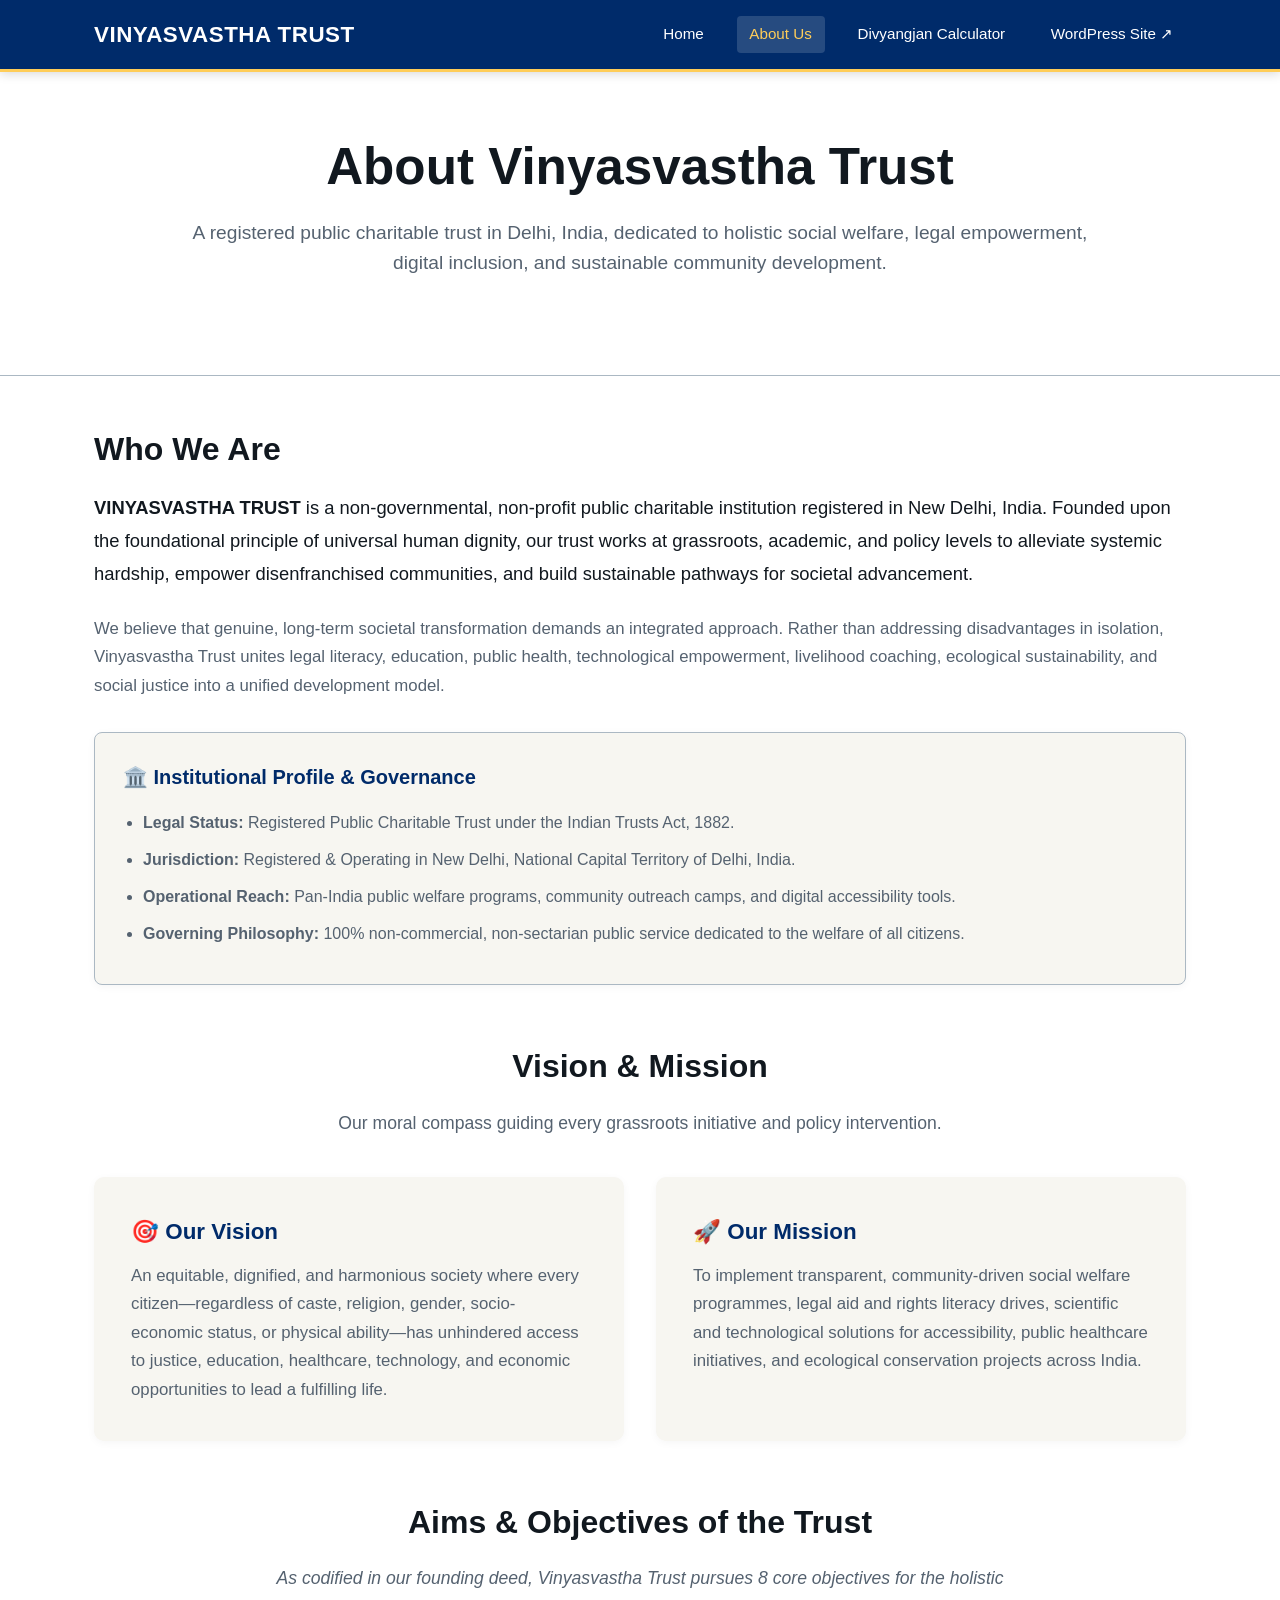
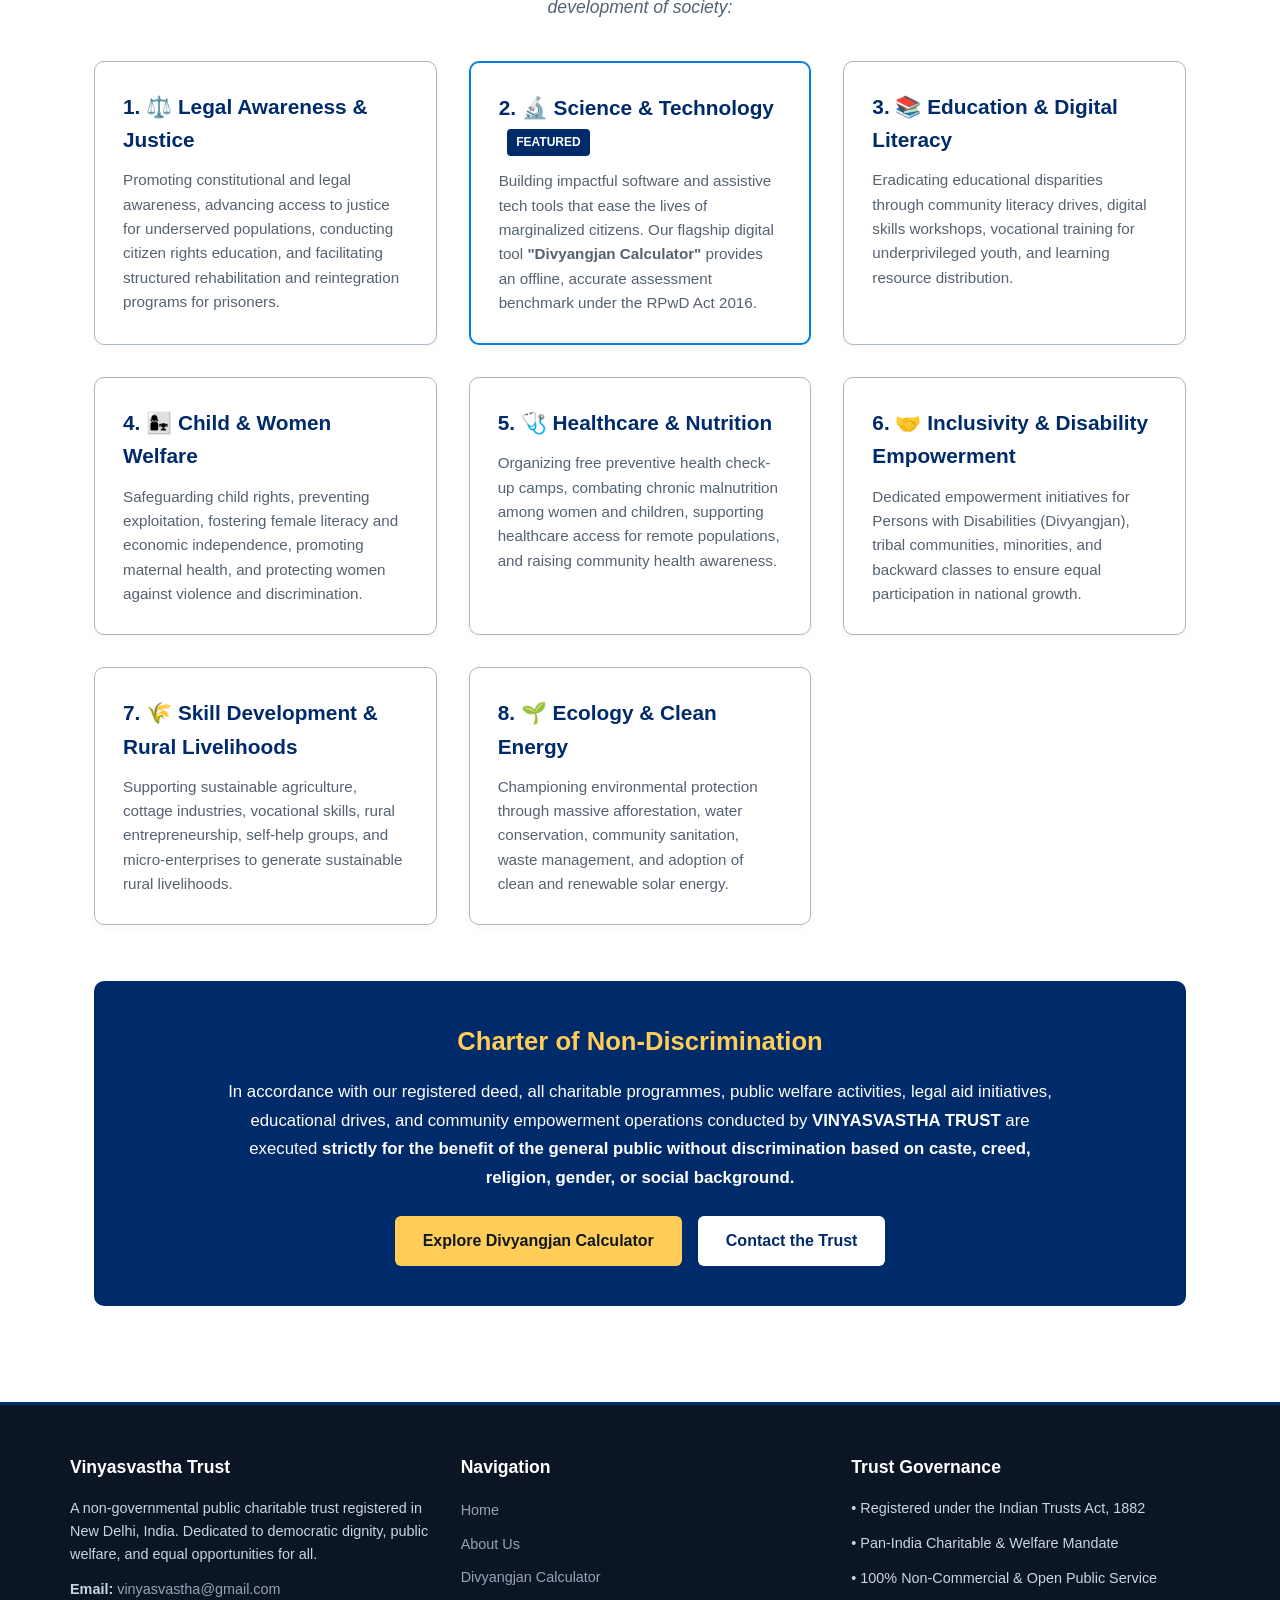
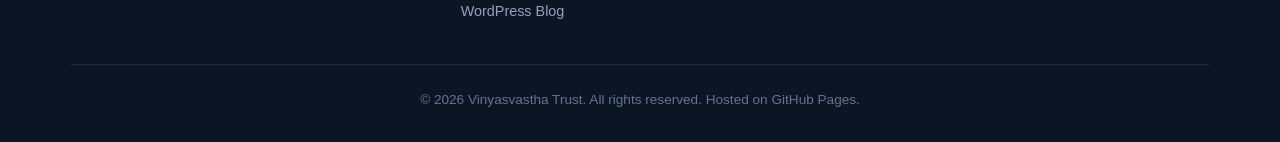
==== about.html @ dbe2af6b "Add files via upload" ====
<!DOCTYPE html>
<html lang="en">
<head>
  <meta charset="UTF-8">
  <meta name="viewport" content="width=device-width, initial-scale=1.0">
  <title>About Us | Vinyasvastha Trust</title>
  <meta name="description" content="Learn about Vinyasvastha Trust - our institutional profile, founding charter, vision, mission, and codified aims and objectives across India.">
  <link rel="stylesheet" href="style.css">
  <link rel="icon" href="https://vinyasvastha.wordpress.com/wp-content/uploads/2026/10/divyangjan-logo.png" type="image/png">
</head>
<body>

  <!-- Top Navigation Header -->
  <header class="site-header">
    <div class="header-container">
      <div class="site-logo">
        <a href="index.html">Vinyasvastha Trust</a>
      </div>
      <nav class="site-nav">
        <a href="index.html">Home</a>
        <a href="about.html" class="active">About Us</a>
        <a href="divyangjan-calculator.html">Divyangjan Calculator</a>
        <a href="https://vinyasvastha.wordpress.com" target="_blank" rel="noopener">WordPress Site ↗</a>
      </nav>
    </div>
  </header>

  <!-- Hero Section -->
  <section class="hero">
    <div class="hero-container">
      <h1>About Vinyasvastha Trust</h1>
      <p>A registered public charitable trust in Delhi, India, dedicated to holistic social welfare, legal empowerment, digital inclusion, and sustainable community development.</p>
    </div>
  </section>

  <!-- Main Content -->
  <main class="container">

    <!-- Who We Are -->
    <section style="margin-bottom: 3.5rem;">
      <h2 class="section-title" style="text-align: left;">Who We Are</h2>
      <p style="font-size: 1.15rem; line-height: 1.8; margin-bottom: 1.5rem;">
        <strong>VINYASVASTHA TRUST</strong> is a non-governmental, non-profit public charitable institution registered in New Delhi, India. Founded upon the foundational principle of universal human dignity, our trust works at grassroots, academic, and policy levels to alleviate systemic hardship, empower disenfranchised communities, and build sustainable pathways for societal advancement.
      </p>
      <p style="font-size: 1.05rem; line-height: 1.7; margin-bottom: 2rem; color: var(--color-text-muted);">
        We believe that genuine, long-term societal transformation demands an integrated approach. Rather than addressing disadvantages in isolation, Vinyasvastha Trust unites legal literacy, education, public health, technological empowerment, livelihood coaching, ecological sustainability, and social justice into a unified development model.
      </p>

      <!-- Institutional Profile Card -->
      <div class="card card-soft" style="border: 1px solid var(--color-border); border-radius: 8px;">
        <h3 style="font-size: 1.25rem; margin-bottom: 1rem;">🏛️ Institutional Profile &amp; Governance</h3>
        <ul style="font-size: 1rem; line-height: 1.8;">
          <li><strong>Legal Status:</strong> Registered Public Charitable Trust under the Indian Trusts Act, 1882.</li>
          <li><strong>Jurisdiction:</strong> Registered &amp; Operating in New Delhi, National Capital Territory of Delhi, India.</li>
          <li><strong>Operational Reach:</strong> Pan-India public welfare programs, community outreach camps, and digital accessibility tools.</li>
          <li><strong>Governing Philosophy:</strong> 100% non-commercial, non-sectarian public service dedicated to the welfare of all citizens.</li>
        </ul>
      </div>
    </section>

    <!-- Vision & Mission -->
    <section style="margin-bottom: 3.5rem;">
      <h2 class="section-title">Vision &amp; Mission</h2>
      <p class="section-subtitle">Our moral compass guiding every grassroots initiative and policy intervention.</p>

      <div class="grid-2">
        <div class="card card-soft" style="padding: 2.25rem;">
          <h3 style="font-size: 1.4rem;">🎯 Our Vision</h3>
          <p style="font-size: 1.05rem; line-height: 1.7;">
            An equitable, dignified, and harmonious society where every citizen—regardless of caste, religion, gender, socio-economic status, or physical ability—has unhindered access to justice, education, healthcare, technology, and economic opportunities to lead a fulfilling life.
          </p>
        </div>

        <div class="card card-soft" style="padding: 2.25rem;">
          <h3 style="font-size: 1.4rem;">🚀 Our Mission</h3>
          <p style="font-size: 1.05rem; line-height: 1.7;">
            To implement transparent, community-driven social welfare programmes, legal aid and rights literacy drives, scientific and technological solutions for accessibility, public healthcare initiatives, and ecological conservation projects across India.
          </p>
        </div>
      </div>
    </section>

    <!-- 8 Aims & Objectives -->
    <section style="margin-bottom: 3.5rem;">
      <h2 class="section-title">Aims &amp; Objectives of the Trust</h2>
      <p class="section-subtitle"><i>As codified in our founding deed, Vinyasvastha Trust pursues 8 core objectives for the holistic development of society:</i></p>

      <div class="grid-2">
        <div class="card">
          <h3>1. ⚖️ Legal Awareness &amp; Justice</h3>
          <p>Promoting constitutional and legal awareness, advancing access to justice for underserved populations, conducting citizen rights education, and facilitating structured rehabilitation and reintegration programs for prisoners.</p>
        </div>

        <div class="card" style="border: 2px solid var(--color-accent-blue);">
          <h3>2. 🔬 Science &amp; Technology <span class="badge">Featured</span></h3>
          <p>Building impactful software and assistive tech tools that ease the lives of marginalized citizens. Our flagship digital tool <strong>"Divyangjan Calculator"</strong> provides an offline, accurate assessment benchmark under the RPwD Act 2016.</p>
        </div>

        <div class="card">
          <h3>3. 📚 Education &amp; Digital Literacy</h3>
          <p>Eradicating educational disparities through community literacy drives, digital skills workshops, vocational training for underprivileged youth, and learning resource distribution.</p>
        </div>

        <div class="card">
          <h3>4. 👩‍👧 Child &amp; Women Welfare</h3>
          <p>Safeguarding child rights, preventing exploitation, fostering female literacy and economic independence, promoting maternal health, and protecting women against violence and discrimination.</p>
        </div>

        <div class="card">
          <h3>5. 🩺 Healthcare &amp; Nutrition</h3>
          <p>Organizing free preventive health check-up camps, combating chronic malnutrition among women and children, supporting healthcare access for remote populations, and raising community health awareness.</p>
        </div>

        <div class="card">
          <h3>6. 🤝 Inclusivity &amp; Disability Empowerment</h3>
          <p>Dedicated empowerment initiatives for Persons with Disabilities (Divyangjan), tribal communities, minorities, and backward classes to ensure equal participation in national growth.</p>
        </div>

        <div class="card">
          <h3>7. 🌾 Skill Development &amp; Rural Livelihoods</h3>
          <p>Supporting sustainable agriculture, cottage industries, vocational skills, rural entrepreneurship, self-help groups, and micro-enterprises to generate sustainable rural livelihoods.</p>
        </div>

        <div class="card">
          <h3>8. 🌱 Ecology &amp; Clean Energy</h3>
          <p>Championing environmental protection through massive afforestation, water conservation, community sanitation, waste management, and adoption of clean and renewable solar energy.</p>
        </div>
      </div>
    </section>

    <!-- Charter of Non-Discrimination -->
    <div class="banner-navy">
      <h3>Charter of Non-Discrimination</h3>
      <p>
        In accordance with our registered deed, all charitable programmes, public welfare activities, legal aid initiatives, educational drives, and community empowerment operations conducted by <strong>VINYASVASTHA TRUST</strong> are executed <strong>strictly for the benefit of the general public without discrimination based on caste, creed, religion, gender, or social background.</strong>
      </p>
      <div class="btn-group">
        <a href="divyangjan-calculator.html" class="btn btn-accent">Explore Divyangjan Calculator</a>
        <a href="mailto:vinyasvastha@gmail.com" class="btn btn-primary" style="background:#ffffff; color:var(--color-primary);">Contact the Trust</a>
      </div>
    </div>

  </main>

  <!-- Site Footer -->
  <footer class="site-footer">
    <div class="footer-container">
      <div class="footer-col">
        <h4>Vinyasvastha Trust</h4>
        <p>A non-governmental public charitable trust registered in New Delhi, India. Dedicated to democratic dignity, public welfare, and equal opportunities for all.</p>
        <p><strong>Email:</strong> <a href="mailto:vinyasvastha@gmail.com">vinyasvastha@gmail.com</a></p>
      </div>
      <div class="footer-col">
        <h4>Navigation</h4>
        <ul>
          <li><a href="index.html">Home</a></li>
          <li><a href="about.html">About Us</a></li>
          <li><a href="divyangjan-calculator.html">Divyangjan Calculator</a></li>
          <li><a href="https://vinyasvastha.wordpress.com" target="_blank" rel="noopener">WordPress Blog</a></li>
        </ul>
      </div>
      <div class="footer-col">
        <h4>Trust Governance</h4>
        <p>• Registered under the Indian Trusts Act, 1882</p>
        <p>• Pan-India Charitable &amp; Welfare Mandate</p>
        <p>• 100% Non-Commercial &amp; Open Public Service</p>
      </div>
    </div>
    <div class="footer-bottom">
      <p>&copy; 2026 Vinyasvastha Trust. All rights reserved. Hosted on GitHub Pages.</p>
    </div>
  </footer>

</body>
</html>
---- style.css ----
/* Vinyasvastha Trust - Unified Theme Stylesheet */
:root {
  --color-primary: #002B6A;
  --color-primary-hover: #001f4d;
  --color-accent-blue: #007FE6;
  --color-accent-gold: #ffcd58;
  --color-bg-base: #ffffff;
  --color-bg-soft: #F7F6F1;
  --color-text-contrast: #11181F;
  --color-text-muted: #556270;
  --color-border: #abb8c3;
  --color-border-light: #e2e8f0;
  --font-main: -apple-system, BlinkMacSystemFont, "Segoe UI", Roboto, "Helvetica Neue", Arial, sans-serif;
  --max-width: 1140px;
}

* {
  box-sizing: border-box;
  margin: 0;
  padding: 0;
}

body {
  font-family: var(--font-main);
  color: var(--color-text-contrast);
  background-color: var(--color-bg-base);
  line-height: 1.6;
  font-size: 16px;
}

a {
  color: var(--color-primary);
  text-decoration: none;
  transition: color 0.2s ease;
}

a:hover {
  color: var(--color-accent-blue);
}

/* Header & Navigation */
.site-header {
  background-color: var(--color-primary);
  color: #ffffff;
  border-bottom: 3px solid var(--color-accent-gold);
  position: sticky;
  top: 0;
  z-index: 1000;
  box-shadow: 0 2px 10px rgba(0, 0, 0, 0.15);
}

.header-container {
  max-width: var(--max-width);
  margin: 0 auto;
  padding: 1rem 1.5rem;
  display: flex;
  justify-content: space-between;
  align-items: center;
  flex-wrap: wrap;
  gap: 1rem;
}

.site-logo a {
  color: #ffffff;
  font-size: 1.4rem;
  font-weight: 700;
  letter-spacing: 0.5px;
  text-transform: uppercase;
}

.site-nav {
  display: flex;
  gap: 1.25rem;
  align-items: center;
}

.site-nav a {
  color: #ffffff;
  font-weight: 500;
  font-size: 0.95rem;
  padding: 0.4rem 0.8rem;
  border-radius: 4px;
  transition: background 0.2s ease, color 0.2s ease;
}

.site-nav a:hover,
.site-nav a.active {
  background-color: rgba(255, 255, 255, 0.15);
  color: var(--color-accent-gold);
}

/* Hero Section */
.hero {
  background-color: var(--color-bg-base);
  border-bottom: 1px solid var(--color-border);
  padding: 4rem 1.5rem;
  text-align: center;
}

.hero-container {
  max-width: 900px;
  margin: 0 auto;
}

.hero h1 {
  font-size: clamp(2.2rem, 4.5vw, 3.2rem);
  line-height: 1.2;
  color: var(--color-text-contrast);
  margin-bottom: 1.25rem;
  font-weight: 800;
}

.hero p {
  font-size: 1.2rem;
  color: var(--color-text-muted);
  margin-bottom: 2rem;
}

.hero-logo {
  width: 120px;
  height: auto;
  border-radius: 16px;
  box-shadow: 0 6px 18px rgba(0, 0, 0, 0.12);
  margin-bottom: 1.5rem;
}

/* Buttons */
.btn-group {
  display: flex;
  justify-content: center;
  gap: 1rem;
  flex-wrap: wrap;
}

.btn {
  display: inline-block;
  padding: 0.75rem 1.75rem;
  font-size: 1rem;
  font-weight: 600;
  border-radius: 6px;
  cursor: pointer;
  text-align: center;
  transition: all 0.2s ease;
  border: none;
}

.btn-primary {
  background-color: var(--color-primary);
  color: #ffffff;
}

.btn-primary:hover {
  background-color: var(--color-primary-hover);
  color: #ffffff;
}

.btn-accent {
  background-color: var(--color-accent-gold);
  color: var(--color-text-contrast);
}

.btn-accent:hover {
  background-color: #f0be42;
  color: var(--color-text-contrast);
}

.btn-outline {
  background-color: transparent;
  color: var(--color-primary);
  border: 2px solid var(--color-primary);
}

.btn-outline:hover {
  background-color: var(--color-primary);
  color: #ffffff;
}

/* Content Container */
.container {
  max-width: var(--max-width);
  margin: 0 auto;
  padding: 3rem 1.5rem;
}

.section-title {
  text-align: center;
  font-size: 2rem;
  font-weight: 700;
  margin-bottom: 1rem;
  color: var(--color-text-contrast);
}

.section-subtitle {
  text-align: center;
  font-size: 1.1rem;
  color: var(--color-text-muted);
  max-width: 800px;
  margin: 0 auto 2.5rem auto;
}

/* Grids & Cards */
.grid-2 {
  display: grid;
  grid-template-columns: repeat(auto-fit, minmax(320px, 1fr));
  gap: 2rem;
  margin-bottom: 2.5rem;
}

.grid-3 {
  display: grid;
  grid-template-columns: repeat(auto-fit, minmax(280px, 1fr));
  gap: 1.75rem;
  margin-bottom: 2.5rem;
}

.card {
  background-color: var(--color-bg-base);
  border: 1px solid var(--color-border);
  border-radius: 10px;
  padding: 1.75rem;
  box-shadow: 0 2px 8px rgba(0, 0, 0, 0.04);
}

.card-soft {
  background-color: var(--color-bg-soft);
  border: 1px solid transparent;
}

.card h3 {
  font-size: 1.3rem;
  margin-bottom: 0.75rem;
  color: var(--color-primary);
}

.card p {
  color: var(--color-text-muted);
  font-size: 0.95rem;
  line-height: 1.6;
}

.card ul {
  padding-left: 1.25rem;
  margin-top: 0.75rem;
  color: var(--color-text-muted);
  font-size: 0.95rem;
}

.card li {
  margin-bottom: 0.5rem;
}

/* Badge */
.badge {
  display: inline-block;
  background-color: var(--color-primary);
  color: #ffffff;
  font-size: 0.75rem;
  font-weight: 700;
  padding: 0.25rem 0.6rem;
  border-radius: 4px;
  vertical-align: middle;
  margin-left: 0.5rem;
  text-transform: uppercase;
}

/* Callout Banner */
.banner-navy {
  background-color: var(--color-primary);
  color: #ffffff;
  border-radius: 10px;
  padding: 2.5rem 2rem;
  text-align: center;
  margin: 3rem 0;
}

.banner-navy h3 {
  color: var(--color-accent-gold);
  font-size: 1.6rem;
  margin-bottom: 1rem;
}

.banner-navy p {
  font-size: 1.05rem;
  max-width: 850px;
  margin: 0 auto 1.5rem auto;
  line-height: 1.7;
}

/* Social Links */
.social-links {
  display: flex;
  gap: 1rem;
  align-items: center;
  margin: 1rem 0;
  flex-wrap: wrap;
}

.social-link {
  display: inline-flex;
  align-items: center;
  gap: 0.5rem;
  padding: 0.5rem 0.9rem;
  background-color: var(--color-bg-soft);
  border-radius: 6px;
  font-size: 0.9rem;
  font-weight: 600;
  color: var(--color-primary);
  border: 1px solid var(--color-border-light);
}

.social-link:hover {
  background-color: var(--color-primary);
  color: #ffffff;
}

/* Footer */
.site-footer {
  background-color: #0c1523;
  color: #cbd5e1;
  padding: 3rem 1.5rem 2rem 1.5rem;
  border-top: 3px solid var(--color-primary);
}

.footer-container {
  max-width: var(--max-width);
  margin: 0 auto;
  display: grid;
  grid-template-columns: repeat(auto-fit, minmax(260px, 1fr));
  gap: 2rem;
  margin-bottom: 2rem;
}

.footer-col h4 {
  color: #ffffff;
  font-size: 1.1rem;
  margin-bottom: 1rem;
}

.footer-col p {
  font-size: 0.9rem;
  line-height: 1.6;
  margin-bottom: 0.75rem;
}

.footer-col ul {
  list-style: none;
}

.footer-col li {
  margin-bottom: 0.5rem;
}

.footer-col a {
  color: #94a3b8;
  font-size: 0.9rem;
}

.footer-col a:hover {
  color: var(--color-accent-gold);
}

.footer-bottom {
  max-width: var(--max-width);
  margin: 0 auto;
  padding-top: 1.5rem;
  border-top: 1px solid #1e293b;
  text-align: center;
  font-size: 0.85rem;
  color: #64748b;
}

/* Responsive adjustments */
@media (max-width: 768px) {
  .header-container {
    flex-direction: column;
    text-align: center;
  }
  .site-nav {
    justify-content: center;
    flex-wrap: wrap;
  }
  .hero {
    padding: 2.5rem 1rem;
  }
  .container {
    padding: 2rem 1rem;
  }
}
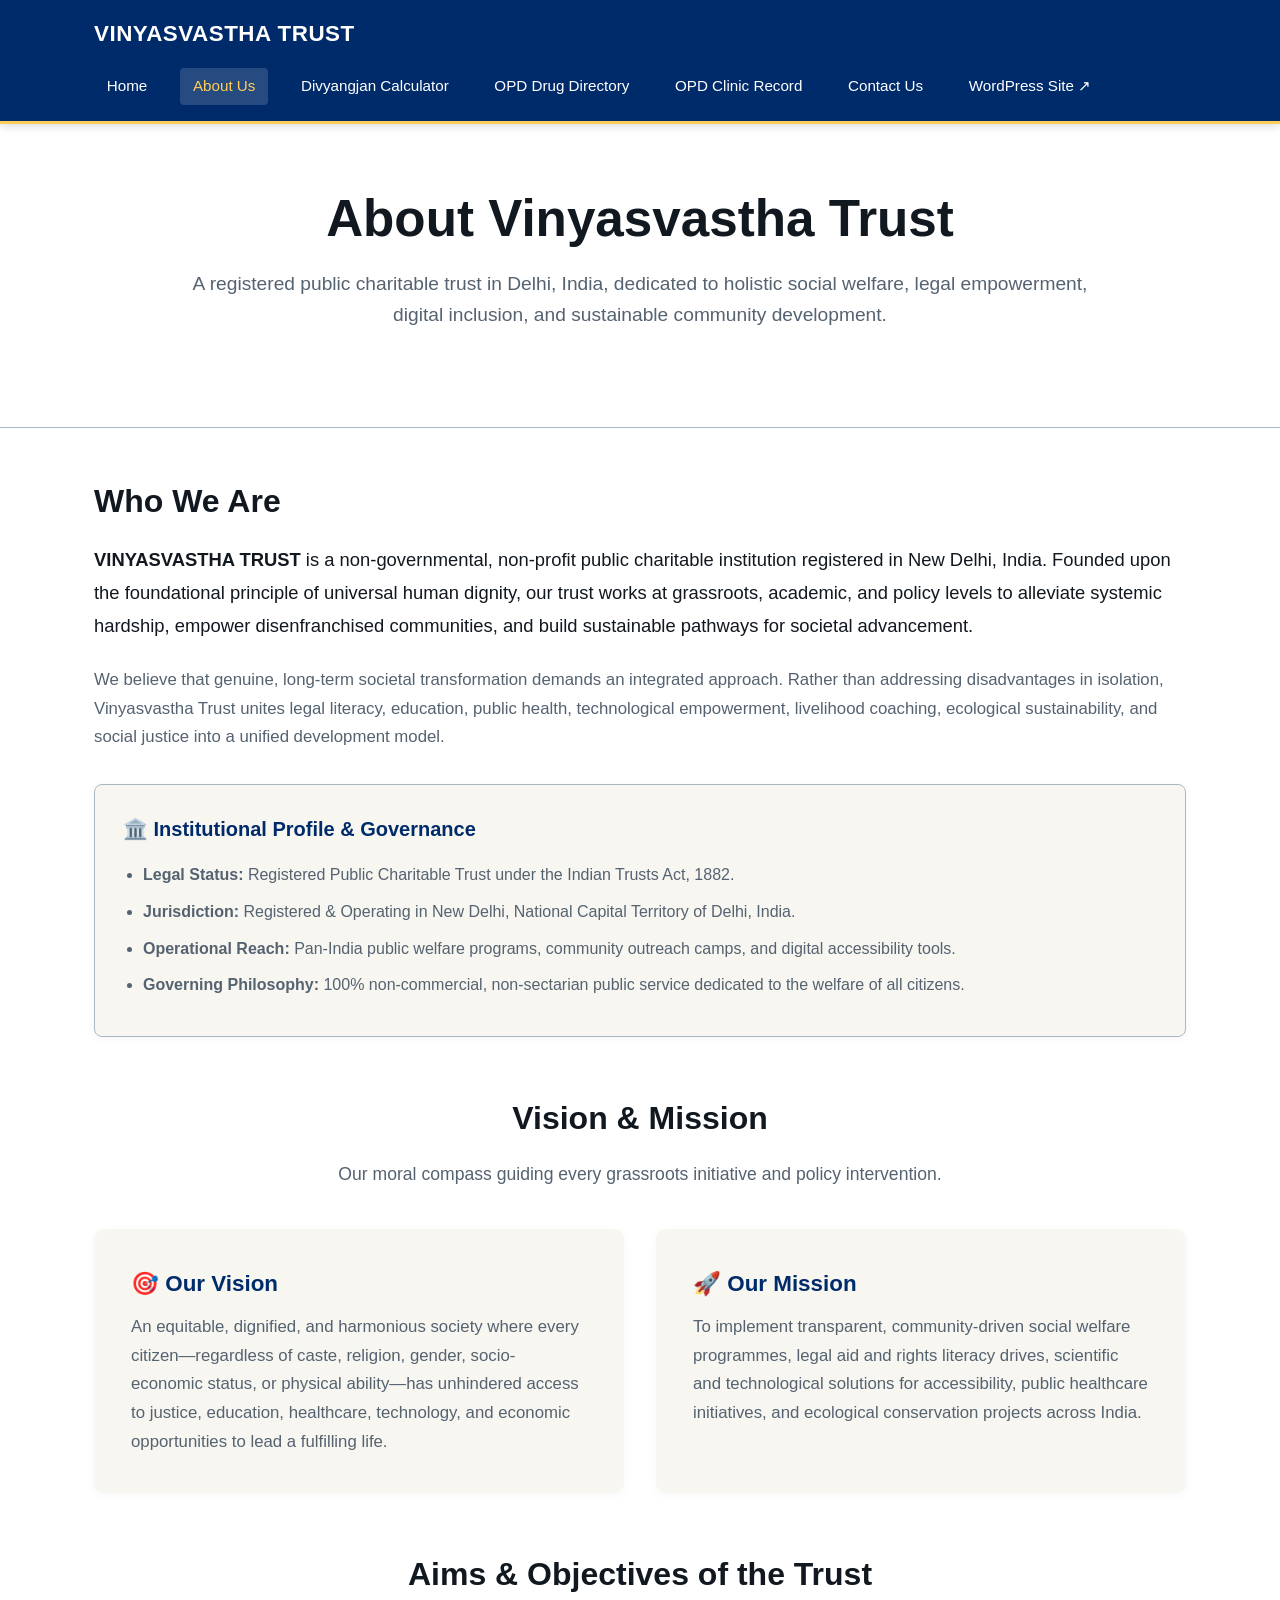
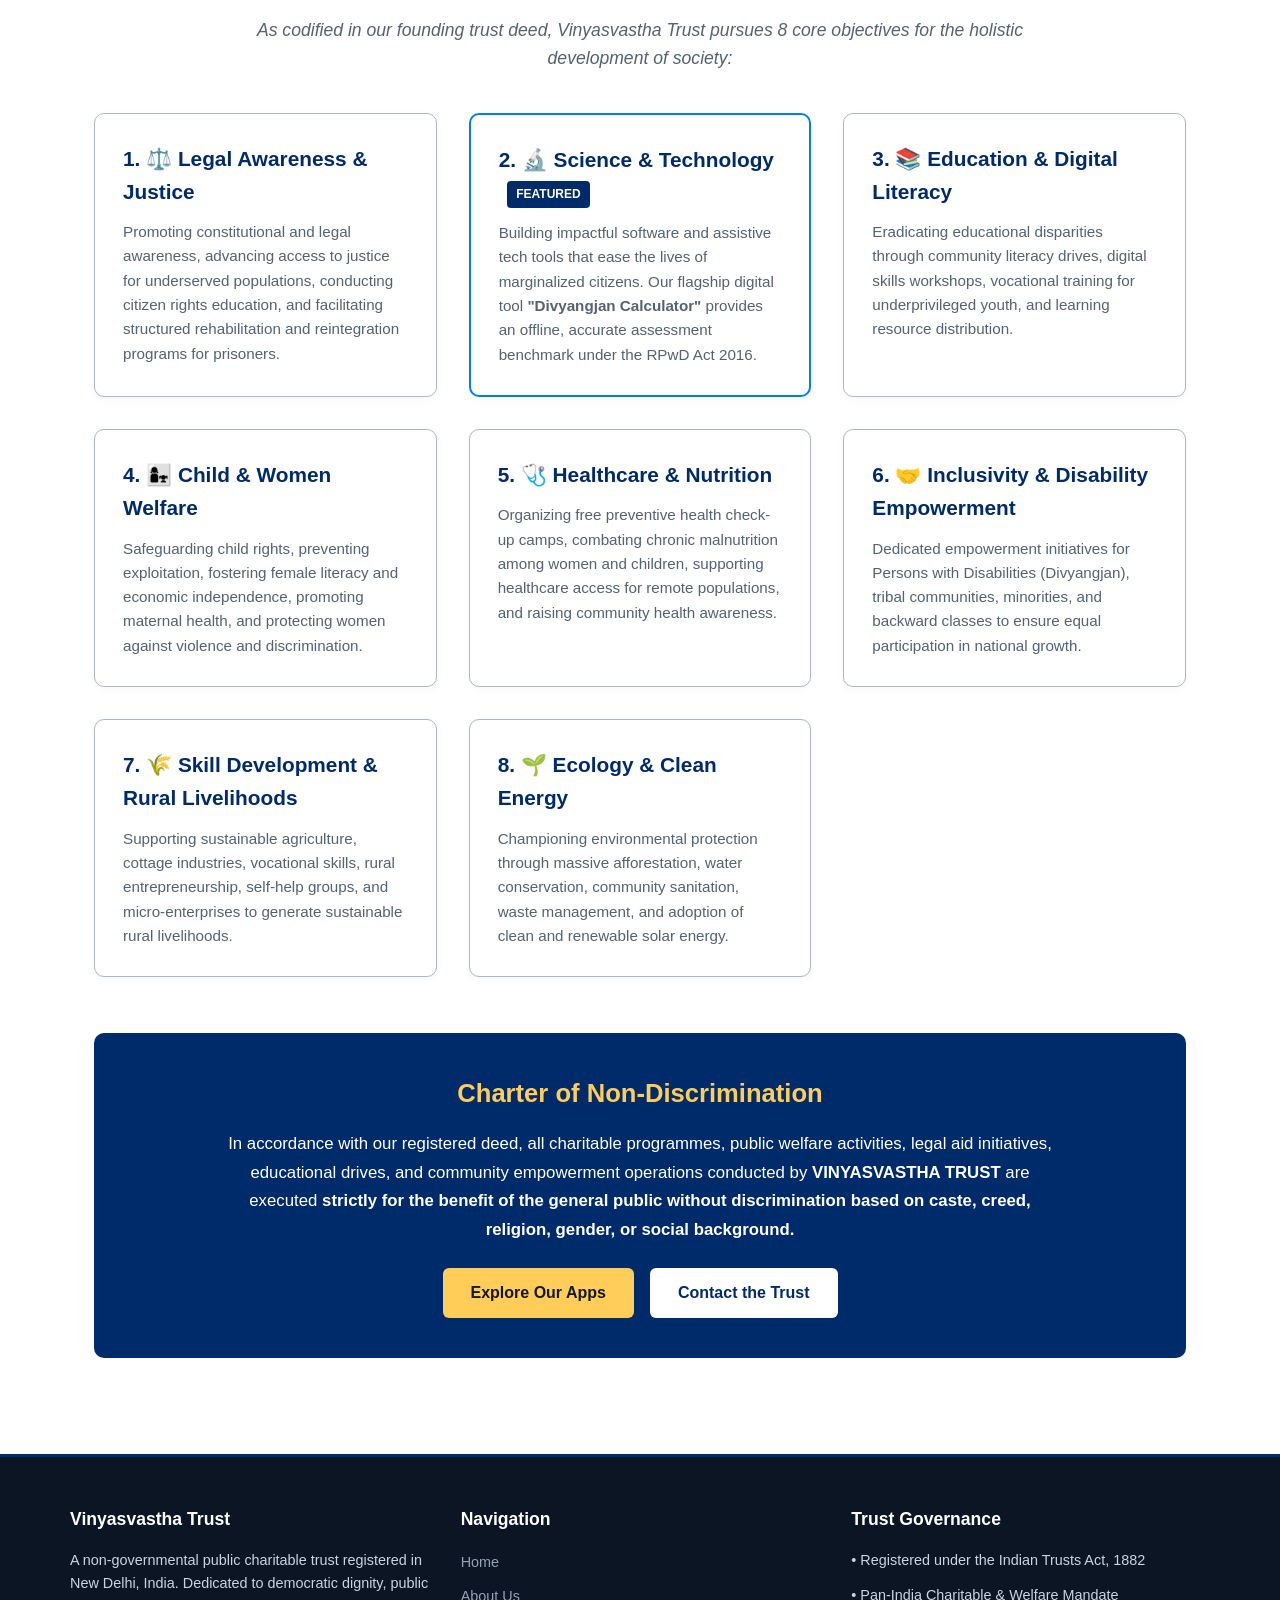
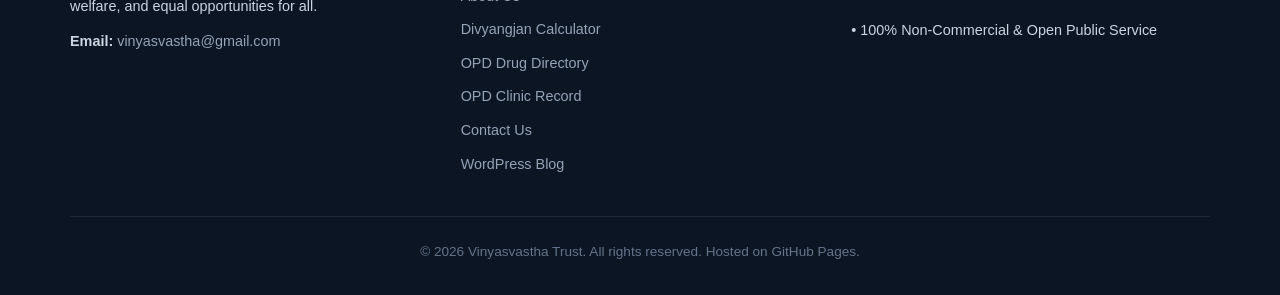
==== commit 4bcb8b61: "Add Contact and app pages, match WordPress text (v1.001) - New pages: Contact Us, OPD Drug Directory" ====
--- a/about.html
+++ b/about.html
@@ -20,6 +20,9 @@
         <a href="index.html">Home</a>
         <a href="about.html" class="active">About Us</a>
         <a href="divyangjan-calculator.html">Divyangjan Calculator</a>
+        <a href="opd-drug-directory.html">OPD Drug Directory</a>
+        <a href="opd-clinic-record.html">OPD Clinic Record</a>
+        <a href="contact.html">Contact Us</a>
         <a href="https://vinyasvastha.wordpress.com" target="_blank" rel="noopener">WordPress Site ↗</a>
       </nav>
     </div>
@@ -83,7 +86,7 @@
     <!-- 8 Aims & Objectives -->
     <section style="margin-bottom: 3.5rem;">
       <h2 class="section-title">Aims &amp; Objectives of the Trust</h2>
-      <p class="section-subtitle"><i>As codified in our founding deed, Vinyasvastha Trust pursues 8 core objectives for the holistic development of society:</i></p>
+      <p class="section-subtitle"><i>As codified in our founding trust deed, Vinyasvastha Trust pursues 8 core objectives for the holistic development of society:</i></p>
 
       <div class="grid-2">
         <div class="card">
@@ -135,8 +138,8 @@
         In accordance with our registered deed, all charitable programmes, public welfare activities, legal aid initiatives, educational drives, and community empowerment operations conducted by <strong>VINYASVASTHA TRUST</strong> are executed <strong>strictly for the benefit of the general public without discrimination based on caste, creed, religion, gender, or social background.</strong>
       </p>
       <div class="btn-group">
-        <a href="divyangjan-calculator.html" class="btn btn-accent">Explore Divyangjan Calculator</a>
-        <a href="mailto:vinyasvastha@gmail.com" class="btn btn-primary" style="background:#ffffff; color:var(--color-primary);">Contact the Trust</a>
+        <a href="index.html#apps" class="btn btn-accent">Explore Our Apps</a>
+        <a href="contact.html" class="btn btn-primary" style="background:#ffffff; color:var(--color-primary);">Contact the Trust</a>
       </div>
     </div>
 
@@ -156,6 +159,9 @@
           <li><a href="index.html">Home</a></li>
           <li><a href="about.html">About Us</a></li>
           <li><a href="divyangjan-calculator.html">Divyangjan Calculator</a></li>
+          <li><a href="opd-drug-directory.html">OPD Drug Directory</a></li>
+          <li><a href="opd-clinic-record.html">OPD Clinic Record</a></li>
+          <li><a href="contact.html">Contact Us</a></li>
           <li><a href="https://vinyasvastha.wordpress.com" target="_blank" rel="noopener">WordPress Blog</a></li>
         </ul>
       </div>
--- a/style.css
+++ b/style.css
@@ -313,6 +313,94 @@
   color: #ffffff;
 }
 
+/* Full-width Sections (Contact page) */
+.section-soft {
+  background-color: var(--color-bg-soft);
+  padding: 3.5rem 1.5rem;
+}
+
+.section-soft > * {
+  max-width: var(--max-width);
+  margin-left: auto;
+  margin-right: auto;
+}
+
+.banner-full {
+  background-color: var(--color-primary);
+  color: #ffffff;
+  text-align: center;
+  padding: 3rem 1.5rem;
+}
+
+.banner-full h2 {
+  font-size: 1.8rem;
+  margin-bottom: 0.75rem;
+}
+
+.banner-full p {
+  max-width: 850px;
+  margin: 0 auto;
+  font-size: 1.05rem;
+  line-height: 1.7;
+}
+
+/* Contact Form */
+.contact-layout {
+  display: grid;
+  grid-template-columns: 1.4fr 1fr;
+  gap: 2.5rem;
+}
+
+.contact-form {
+  display: flex;
+  flex-direction: column;
+}
+
+.contact-form label {
+  font-weight: 600;
+  font-size: 0.95rem;
+  margin-bottom: 0.35rem;
+}
+
+.contact-form input,
+.contact-form select,
+.contact-form textarea {
+  font: inherit;
+  padding: 0.65rem 0.8rem;
+  border: 1px solid var(--color-border);
+  border-radius: 4px;
+  margin-bottom: 1.1rem;
+  background-color: var(--color-bg-base);
+  color: var(--color-text-contrast);
+}
+
+.contact-form input:focus,
+.contact-form select:focus,
+.contact-form textarea:focus {
+  outline: 2px solid var(--color-accent-blue);
+  border-color: var(--color-accent-blue);
+}
+
+.contact-form .btn {
+  align-self: flex-start;
+  border-radius: 4px;
+}
+
+.contact-form .req {
+  color: #c0392b;
+}
+
+.form-note {
+  font-size: 0.85rem;
+  color: var(--color-text-muted);
+  margin-top: 0.75rem;
+}
+
+#message,
+#get-involved {
+  scroll-margin-top: 90px;
+}
+
 /* Footer */
 .site-footer {
   background-color: #0c1523;
@@ -385,4 +473,10 @@
   .container {
     padding: 2rem 1rem;
   }
-}
+  .contact-layout {
+    grid-template-columns: 1fr;
+  }
+  .section-soft {
+    padding: 2.5rem 1rem;
+  }
+}
